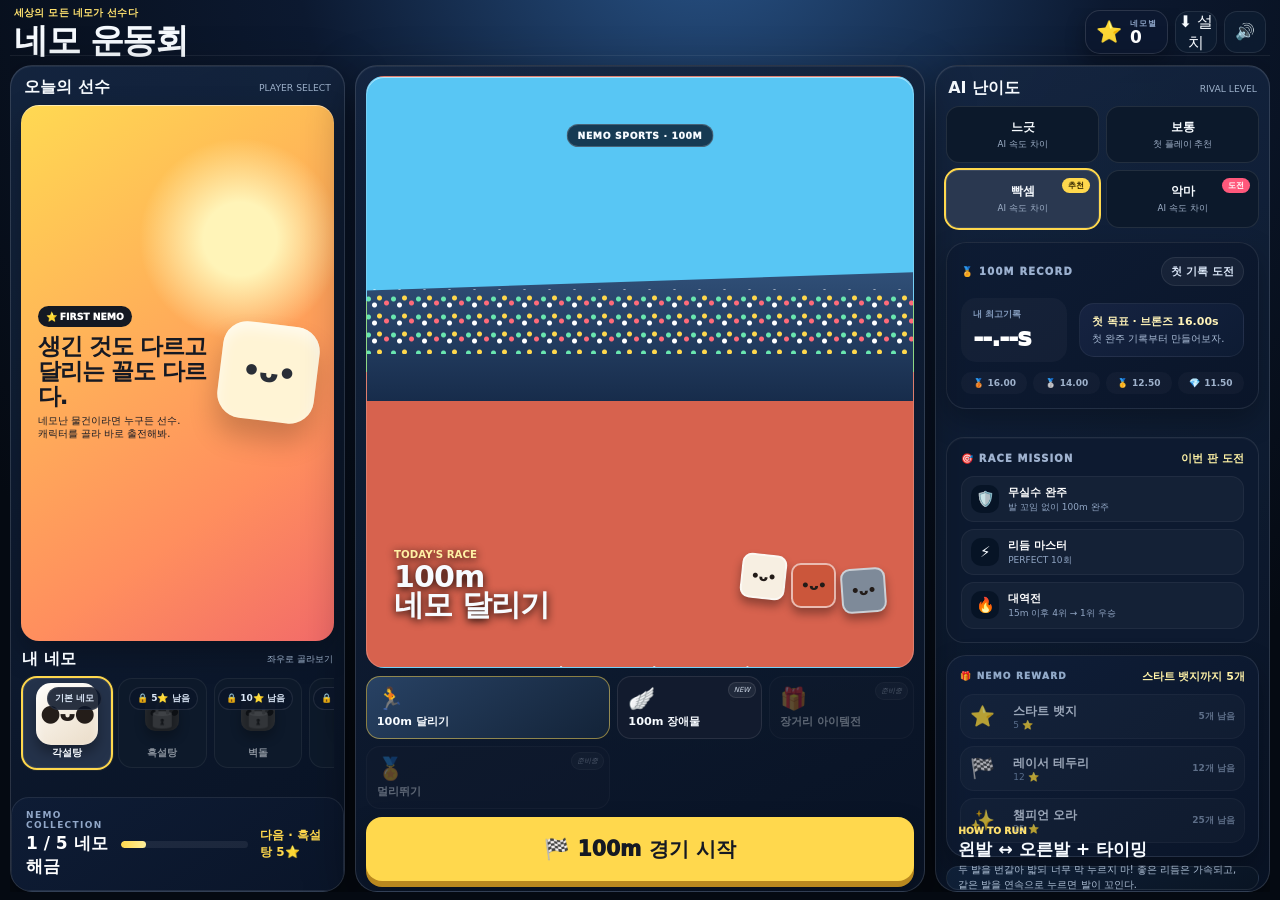
==== index.html @ 78afc2c9 "Bust 100m loader cache for sugar sprite pass" ====
<!doctype html>
<html lang="ko">
<head>
<meta charset="utf-8">
<meta name="viewport" content="width=device-width,initial-scale=1,viewport-fit=cover,user-scalable=no">
<meta name="theme-color" content="#0a1020">
<meta name="application-name" content="네모 운동회">
<meta name="mobile-web-app-capable" content="yes">
<meta name="apple-touch-fullscreen" content="yes">
<meta name="apple-mobile-web-app-capable" content="yes">
<meta name="apple-mobile-web-app-status-bar-style" content="black-translucent">
<meta name="apple-mobile-web-app-title" content="네모 운동회">
<meta name="description" content="세상의 모든 네모난 물건이 선수가 되는 캐주얼 레이싱 게임">
<title>네모 운동회</title>
<link rel="manifest" href="./manifest.webmanifest">
<link rel="icon" href="./assets/nemo-icon.svg" type="image/svg+xml">
<link rel="apple-touch-icon" href="./assets/nemo-icon.svg">
<link rel="stylesheet" href="./style.css?v=070">
<link rel="stylesheet" href="./style076.css?v=076">
<link rel="stylesheet" href="./gameplay077.css?v=077">
<link rel="stylesheet" href="./portrait-face087.css?v=087">
<link rel="stylesheet" href="./intro088.css?v=089">
<link rel="stylesheet" href="./challenge079.css?v=079">
<link rel="stylesheet" href="./final-sprint084.css?v=084">
<link rel="stylesheet" href="./race-flow089.css?v=089">
<link rel="stylesheet" href="./result086.css?v=086">
<link rel="stylesheet" href="./medal090.css?v=090">
<link rel="stylesheet" href="./mission091.css?v=091">
<link rel="stylesheet" href="./reward092.css?v=092">
<link rel="stylesheet" href="./collection093.css?v=093">
<link rel="stylesheet" href="./portrait-layout094.css?v=094">
<link rel="stylesheet" href="./home-v2.css?v=2">
</head>
<body>
<main id="app">
<section id="home">
<header class="top">
  <div><p class="eyebrow">세상의 모든 네모가 선수다</p><h1>네모 운동회</h1></div>
  <div class="homeActions">
    <button id="installApp" class="icon" hidden aria-label="네모 운동회 설치" title="홈 화면에 설치">⬇️ 설치</button>
    <button id="sound" class="icon" aria-label="소리 켜기/끄기">🔊</button>
  </div>
</header>
<div class="homeLayout">
  <section class="homePanel playerPanel">
    <div class="panelHead"><h3>오늘의 선수</h3><small>PLAYER SELECT</small></div>
    <div class="hero">
      <div><span class="badge">⭐ FIRST NEMO</span><h2>생긴 것도 다르고<br>달리는 꼴도 다르다.</h2><p>네모난 물건이라면 누구든 선수. 캐릭터를 골라 바로 출전해봐.</p></div>
      <div class="heroCube">•ᴗ•</div>
    </div>
    <div class="charStrip">
      <div class="panelHead"><h3>내 네모</h3><small>좌우로 골라보기</small></div>
      <div id="chars" class="chars"></div>
    </div>
  </section>
  <section class="homePanel racePanel">
    <div class="raceScene" aria-label="100m 네모 달리기 경기 미리보기">
      <div class="crowdDots"></div><div class="raceLogo">NEMO SPORTS · 100M</div>
      <div class="raceCopy"><small>TODAY'S RACE</small><strong>100m<br>네모 달리기</strong></div>
      <div class="raceMascots" aria-hidden="true"><i class="m1"></i><i class="m2"></i><i class="m3"></i></div>
    </div>
    <div class="eventZone events">
      <button class="event active" data-event="sprint"><span>🏃</span><b>100m 달리기</b><small>스타트, 리듬, 추월과 막판 스퍼트까지 끝까지 집중해.</small></button>
      <button class="event" data-event="obstacle"><span>🪽</span><b>100m 장애물</b><small>리듬을 유지하면서 허들·웅덩이·박스벽을 넘어라.</small><em class="coming">NEW</em></button>
      <button class="event locked" disabled><span>🎁</span><b>장거리 아이템전</b><small>추월과 역전, 아이템으로 뒤집는 대질주.</small><em class="coming">준비중</em></button>
      <button class="event locked" disabled><span>🏅</span><b>멀리뛰기</b><small>도약 타이밍을 맞추는 기록 종목.</small><em class="coming">준비중</em></button>
    </div>
    <button id="startBtn" class="startBtn" disabled>⏳ 100m 준비 중...</button>
  </section>
  <aside class="homePanel setupPanel">
    <div class="panelHead"><h3>AI 난이도</h3><small>RIVAL LEVEL</small></div>
    <div id="difficulty" class="difficulty"></div>
    <div class="gameRule">
      <span class="ruleLabel">HOW TO RUN</span><strong>왼발 ↔ 오른발 + 타이밍</strong>
      <p>두 발을 번갈아 밟되 너무 막 누르지 마! 좋은 리듬은 가속되고, 같은 발을 연속으로 누르면 발이 꼬인다.</p>
      <div class="ruleKeys"><span>👈 왼발</span><span>오른발 👉</span></div>
    </div>
    <div class="appHint">세로에서는 캐릭터 표정과 리액션을 더 가까이, 가로에서는 경기장을 더 넓고 시원하게 즐길 수 있어.</div>
  </aside>
</div>
</section>
<section id="game" hidden>
<div class="gameTop"><button id="back" class="back">←</button><div class="gameTitle"><small id="round">NEMO SPORTS · 100M</small><b>100m 네모 달리기</b></div><div id="timer" class="timer">READY</div></div>
<div class="stage"><canvas id="canvas" width="1280" height="720"></canvas><div class="hud"><div class="hudBox"><span>COMBO</span><b id="combo">0</b></div><div class="hudBox"><span>SPEED</span><b id="speed">0%</b><div class="speedBar"><i id="speedBar"></i></div></div></div><div id="msg" class="msg"></div><div class="progress"><i id="progressBar"></i><span id="progressText">0m / 100m</span></div><div id="rankBadge" class="rankBadge">4위</div></div>
<div class="controls"><div class="feet"><button id="left" class="foot">👈 왼발</button><button id="right" class="foot">오른발 👉</button></div></div><p class="hint">왼발 ↔ 오른발을 번갈아 눌러 달려!</p>
</section>
</main>
<div id="result" class="result" hidden><div class="resultCard"><div class="resultTop"><div><small>🏁 100m 경기 종료</small><h2 id="resultTitle">결과</h2></div><div id="record" class="record">0.00s</div></div><div id="podium" class="podium"></div><div id="rows" class="rows"></div><div class="actions"><button id="retry" class="retry">한 판 더</button><button id="homeBtn" class="homeBtn">선수 선택</button></div></div></div>
<script src="./app102-loader.js?v=104"></script>
<script src="./portrait-face087.js?v=087"></script>
<script src="./intro088.js?v=089"></script>
<script src="./race-flow089.js?v=089"></script>
<script src="./result086.js?v=086"></script>
<script src="./medal090.js?v=090"></script>
<script src="./mission091.js?v=091"></script>
<script src="./reward092.js?v=092"></script>
<script src="./collection093.js?v=093"></script>
<script src="./fullscreen.js?v=1"></script>
<script src="./pwa.js?v=2"></script>
<script src="./event-select.js?v=2"></script>
</body>
</html>
---- style.css ----
:root{--bg:#080d18;--panel:#121b2e;--panel2:#1c2942;--text:#f7fbff;--muted:#9fb0c8;--yellow:#ffd84d;--mint:#5ee6ad;--red:#ff5e6d;--blue:#62c9ff;--line:#ffffff18}
*{box-sizing:border-box;-webkit-tap-highlight-color:transparent}html,body{margin:0;min-height:100%;background:radial-gradient(circle at 22% -5%,#263d70 0,transparent 34%),linear-gradient(#0b1120,#060911);color:var(--text);font-family:system-ui,-apple-system,"Noto Sans KR",sans-serif;overscroll-behavior:none}button{font:inherit;color:inherit;touch-action:manipulation}button:active{transform:scale(.985)}[hidden]{display:none!important}
#app{max-width:980px;margin:auto;padding:12px 10px 30px}.top{display:flex;align-items:center;justify-content:space-between}.eyebrow{margin:0 0 4px;color:var(--yellow);font-size:11px;font-weight:900;letter-spacing:.02em}.top h1{margin:0;font-size:29px;letter-spacing:-1.4px}.icon{border:1px solid var(--line);background:#ffffff0b;border-radius:15px;padding:10px 12px}.hero{margin-top:14px;border-radius:28px;padding:20px;background:linear-gradient(135deg,#ffe35c,#ff955f);color:#151923;display:grid;grid-template-columns:1fr auto;gap:14px;align-items:center;box-shadow:0 20px 60px #0006}.badge{display:inline-flex;gap:6px;align-items:center;background:#141923;color:white;padding:6px 10px;border-radius:999px;font-size:10px;font-weight:1000}.hero h2{font-size:25px;line-height:1.06;margin:10px 0 7px;letter-spacing:-1px}.hero p{margin:0;font-size:12px;line-height:1.5}.heroCube{width:88px;height:88px;border-radius:22px;background:#fff4d5;display:grid;place-items:center;color:#2a2e37;font-size:25px;font-weight:1000;box-shadow:inset 0 7px 14px #fff9,0 18px 28px #0003;transform:rotate(7deg)}
h3{font-size:16px;margin:22px 2px 10px}.difficulty{display:grid;grid-template-columns:repeat(4,1fr);gap:8px}.difficulty button,.charCard,.event{border:1px solid var(--line);background:var(--panel);border-radius:17px}.difficulty button{padding:12px 6px}.difficulty button strong,.difficulty button small{display:block}.difficulty button strong{font-size:13px}.difficulty button small{font-size:9px;color:var(--muted);margin-top:3px}.difficulty .sel,.charCard.sel{outline:3px solid var(--yellow);background:#283348}.chars{display:grid;grid-template-columns:repeat(3,1fr);gap:8px}.charCard{padding:10px 5px;text-align:center;overflow:hidden}.charPreview{height:58px;display:flex;align-items:center;justify-content:center}.miniNemo{position:relative;display:block;border-radius:10px;box-shadow:inset 0 5px 9px #fff5,0 7px 12px #0005}.miniNemo:before{content:'•ᴗ•';position:absolute;inset:0;display:grid;place-items:center;color:#20242d;font-weight:1000}.charCard b{display:block;font-size:12px;margin-top:4px}.charCard small{display:block;font-size:9px;color:var(--muted);margin-top:2px}.events{display:grid;grid-template-columns:1.3fr 1fr 1fr;gap:9px}.event{padding:16px 13px;text-align:left;position:relative;overflow:hidden}.event.active{background:linear-gradient(145deg,#21314c,#121b2e);border-color:#ffd84d66;min-height:126px}.event.locked{opacity:.48;cursor:not-allowed}.event span{font-size:28px}.event b{display:block;margin:7px 0 4px}.event small{font-size:10px;color:var(--muted);line-height:1.4}.coming{position:absolute;right:9px;top:9px;background:#ffffff10;border:1px solid var(--line);border-radius:999px;padding:4px 7px;font-size:8px;color:#c7d1e0}
.startBtn{width:100%;margin-top:12px;border:0;border-radius:20px;padding:16px;background:var(--yellow);color:#151923;font-size:17px;font-weight:1000;box-shadow:0 9px 0 #b9881f,0 18px 34px #0005}.startBtn:active{transform:translateY(4px);box-shadow:0 5px 0 #b9881f,0 12px 26px #0005}
.gameTop{display:grid;grid-template-columns:auto 1fr auto;gap:9px;align-items:center;margin-bottom:9px}.back{width:48px;height:48px;border:1px solid var(--line);background:#ffffff0b;border-radius:15px;font-size:22px}.gameTitle small{display:block;color:var(--yellow);font-size:10px;font-weight:900}.gameTitle b{display:block;font-size:19px}.timer{background:#05070dcc;border:1px solid var(--line);border-radius:14px;padding:9px 11px;min-width:88px;text-align:center;font-size:16px;font-weight:1000}.stage{position:relative;border-radius:25px;overflow:hidden;border:1px solid var(--line);background:#101827;box-shadow:0 20px 60px #0008}.stage canvas{display:block;width:100%;height:auto;aspect-ratio:16/9;background:#78ceff}.hud{position:absolute;left:10px;right:10px;top:10px;display:flex;justify-content:space-between;pointer-events:none;z-index:3}.hudBox{background:#08101de5;border:1px solid #ffffff20;border-radius:14px;padding:7px 9px;min-width:94px;backdrop-filter:blur(6px)}.hudBox span{display:block;font-size:9px;color:#c9d4e5}.hudBox b{font-size:18px}.speedBar{width:126px;height:7px;background:#0009;border-radius:999px;margin-top:5px;overflow:hidden}.speedBar i{display:block;width:0;height:100%;background:linear-gradient(90deg,#5ee6ad,#ffd84d,#ff835d);transition:width .08s}.progress{position:absolute;left:50%;bottom:10px;transform:translateX(-50%);width:min(54%,360px);height:18px;background:#08101de8;border:1px solid #ffffff20;border-radius:999px;overflow:hidden;z-index:3;pointer-events:none}.progress i{display:block;height:100%;width:0;background:linear-gradient(90deg,#5ee6ad,#ffd84d);transition:width .08s}.progress span{position:absolute;inset:0;display:grid;place-items:center;font-size:9px;font-weight:1000;text-shadow:0 1px 2px #000}.msg{position:absolute;left:50%;top:20%;transform:translate(-50%,-50%) scale(.86);opacity:0;z-index:5;background:#07101ee8;border:1px solid #ffffff20;border-radius:999px;padding:9px 15px;font-weight:1000;white-space:nowrap;transition:.14s}.msg.show{opacity:1;transform:translate(-50%,-50%) scale(1.04)}.rankBadge{position:absolute;right:12px;bottom:38px;background:#08101de8;border:1px solid #ffffff20;border-radius:14px;padding:7px 10px;font-size:10px;font-weight:900;z-index:3}
.controls{padding-top:11px}.feet{display:grid;grid-template-columns:1fr 1fr;gap:9px}.foot{border:0;border-radius:22px;min-height:110px;background:var(--panel2);font-size:22px;font-weight:1000;box-shadow:inset 0 -9px 0 #0004}.foot.next{background:var(--yellow);color:#151923;box-shadow:inset 0 -9px 0 #c39627}.foot.locked{opacity:.45}.hint{text-align:center;color:var(--muted);font-size:11px;margin:9px 0 0;min-height:18px}.result{position:fixed;inset:0;background:#05070ddd;z-index:40;display:grid;place-items:end center;padding:13px}.resultCard{width:min(590px,100%);background:linear-gradient(#182238,#10182a);border:1px solid #ffffff20;border-radius:28px;padding:20px;box-shadow:0 25px 90px #000}.resultTop{display:flex;justify-content:space-between;align-items:flex-start;gap:10px}.resultCard small{color:var(--yellow);font-weight:900}.resultCard h2{font-size:28px;margin:4px 0}.record{font-size:42px;font-weight:1000;color:var(--yellow);letter-spacing:-1.5px}.podium{height:160px;display:flex;align-items:flex-end;justify-content:center;gap:8px;margin:8px 0 14px}.pod{width:28%;max-width:130px;text-align:center}.pod .avatar{margin:0 auto 6px;width:50px;height:50px;border-radius:11px;display:grid;place-items:center;color:#20242d;font-weight:1000;box-shadow:inset 0 5px 9px #fff5,0 6px 10px #0004}.pod .block{border-radius:12px 12px 0 0;background:#25344f;display:flex;align-items:flex-start;justify-content:center;padding-top:8px;font-weight:1000}.pod.p1 .block{height:92px;background:linear-gradient(#ffd84d,#c79624);color:#1b2029}.pod.p2 .block{height:70px}.pod.p3 .block{height:54px}.rows{display:grid;gap:6px}.row{display:flex;justify-content:space-between;background:#0a1221;border-radius:12px;padding:10px}.row.me{outline:2px solid var(--yellow)}.actions{display:grid;grid-template-columns:1fr 1fr;gap:8px;margin-top:11px}.actions button{border:0;border-radius:16px;padding:14px;font-weight:1000}.retry{background:var(--yellow);color:#151923}.homeBtn{background:#27334d}
@media(max-width:640px){#app{padding:10px 9px 26px}.hero{padding:17px}.hero h2{font-size:21px}.heroCube{width:68px;height:68px}.difficulty{grid-template-columns:repeat(2,1fr)}.events{grid-template-columns:1fr}.event{min-height:auto}.event.active{min-height:105px}.stage canvas{aspect-ratio:10/7}.hudBox{min-width:88px}.speedBar{width:106px}.foot{min-height:104px}.resultCard{padding:18px}.record{font-size:37px}}
---- style076.css ----
/* 0.7.6 — true landscape 16:9 gameplay shell */
html,body{background:#06101f}
body.race076{position:fixed;inset:0;width:100%;height:100dvh;min-height:0;margin:0;background:#06101f;overflow:hidden;overscroll-behavior:none}
body.race076 #app{width:100%;max-width:none;height:100%;margin:0;padding:0;background:#06101f;overflow:hidden}
body.race076 #game{position:fixed;inset:0;display:grid;place-items:center;width:100%;height:100dvh;padding:max(4px,env(safe-area-inset-top)) max(6px,env(safe-area-inset-right)) max(4px,env(safe-area-inset-bottom)) max(6px,env(safe-area-inset-left));background:#06101f;overflow:hidden}

/* The game stage itself is always 16:9. On squarer devices the unused area becomes navy letterbox, never crop/stretch. */
body.race076 .stage{position:relative;width:min(100%,calc(100dvh * 16 / 9));height:auto;aspect-ratio:16/9;margin:auto;border-radius:20px;border:1px solid #ffffff24;box-shadow:0 14px 44px #000a;overflow:hidden;background:#071426}
body.race076 .stage canvas{position:absolute;inset:0;display:block;width:100%;height:100%;max-width:none;max-height:none;object-fit:contain;aspect-ratio:16/9;background:#5acbff}

/* Header is an overlay, so it no longer steals vertical game space. */
body.race076 .gameTop{position:absolute;z-index:30;left:max(14px,env(safe-area-inset-left));right:max(14px,env(safe-area-inset-right));top:max(12px,env(safe-area-inset-top));display:grid;grid-template-columns:48px minmax(0,1fr) 96px;align-items:center;gap:9px;height:48px;margin:0;padding:0;pointer-events:none}
body.race076 .gameTop>*{pointer-events:auto}
body.race076 .back{width:46px;height:46px;border-radius:15px;font-size:21px;background:#07162bd9;border:1px solid #ffffff25;backdrop-filter:blur(7px)}
body.race076 .gameTitle{min-width:0;background:#07162bc4;border:1px solid #ffffff18;border-radius:14px;padding:6px 10px;width:max-content;max-width:min(440px,65vw);backdrop-filter:blur(7px)}
body.race076 .gameTitle small{display:block;font-size:8px;line-height:1.1;color:#ffd84d}
body.race076 .gameTitle b{display:block;font-size:16px;line-height:1.08;white-space:nowrap;overflow:hidden;text-overflow:ellipsis}
body.race076 .timer{height:44px;display:grid;place-items:center;padding:0 10px;min-width:90px;border-radius:14px;font-size:17px;background:#07162bd9;border:1px solid #ffffff25;backdrop-filter:blur(7px)}

/* Smaller HUD: read at a glance without blocking racers. */
body.race076 .hud{left:18px;right:18px;top:74px;gap:8px;z-index:12}
body.race076 .hudBox{padding:5px 8px;min-width:92px;border-radius:12px;background:#06101edc;border:1px solid #ffffff25;box-shadow:0 4px 13px #0004;backdrop-filter:blur(5px)}
body.race076 .hudBox span{font-size:7px;font-weight:900}
body.race076 .hudBox b{font-size:15px}
body.race076 .speedBar{width:88px;height:5px;margin-top:2px}
body.race076 .msg{top:19%;padding:7px 12px;font-size:12px;background:#071426e8;z-index:18}
body.race076 .rankBadge{right:18px;bottom:106px;padding:7px 10px;border-radius:12px;font-size:11px;background:#071426e8;color:#ffd84d;z-index:16}
body.race076 .progress{left:50%;bottom:18px;width:min(38%,390px);height:16px;background:#071426e9;border-color:#ffffff40;z-index:16}
body.race076 .progress span{font-size:8px}

/* Controls are deliberately compact and sit at the extreme corners. */
body.race076 .controls{position:absolute;z-index:20;left:max(16px,env(safe-area-inset-left));right:max(16px,env(safe-area-inset-right));bottom:max(16px,env(safe-area-inset-bottom));padding:0;pointer-events:none}
body.race076 .feet{display:flex;align-items:flex-end;justify-content:space-between;gap:0}
body.race076 .foot{pointer-events:auto;width:clamp(118px,14vw,180px);height:clamp(68px,11vh,92px);min-height:0;border-radius:22px;font-size:clamp(16px,1.6vw,22px);font-weight:1000;background:linear-gradient(180deg,#1b3152,#13243d);box-shadow:inset 0 -6px 0 #0005,0 5px 16px #0006;border:1px solid #ffffff20}
body.race076 #left.next{background:linear-gradient(180deg,#46a9ff,#2672d6);color:#fff;box-shadow:0 0 0 3px #74c5ff55,inset 0 -6px 0 #1451a3,0 6px 16px #1777d666}
body.race076 #right.next{background:linear-gradient(180deg,#ff6e91,#e53764);color:#fff;box-shadow:0 0 0 3px #ff96ad55,inset 0 -6px 0 #ac2146,0 6px 16px #e5376466}
body.race076 .foot.locked,body.race076 .foot:disabled{opacity:.45}
body.race076 .hint{display:none}
body.race076 .resultCard{border-radius:24px}

.sugarHome{width:62px;height:62px;border-radius:15px;display:grid;place-items:center;color:#241d19;font-size:16px;font-weight:1000;background:radial-gradient(circle at 24% 22%,#fff 0 2px,transparent 3px),radial-gradient(circle at 67% 55%,#fff 0 1px,transparent 2px),linear-gradient(145deg,#fffdf8,#eadcc8);box-shadow:inset 0 5px 10px #fff9,0 8px 13px #0005}
.miniNemo{width:54px!important;height:54px!important}
.podium:empty{display:none}.podium:empty+.rows{margin-top:8px}

@media (orientation:portrait){
 body.race076 #game{place-items:center;padding:8px}
 body.race076 .stage{width:100%;height:auto;aspect-ratio:16/9}
 body.race076 .gameTop{left:10px;right:10px;top:10px;grid-template-columns:40px 1fr 70px;height:40px}
 body.race076 .back{width:38px;height:38px;border-radius:12px;font-size:18px}
 body.race076 .gameTitle{padding:5px 7px;max-width:58vw}
 body.race076 .gameTitle small{font-size:6px}
 body.race076 .gameTitle b{font-size:12px}
 body.race076 .timer{height:36px;min-width:66px;font-size:12px}
 body.race076 .hud{left:8px;right:8px;top:56px}
 body.race076 .hudBox{min-width:68px;padding:4px 6px}
 body.race076 .hudBox span{font-size:6px}
 body.race076 .hudBox b{font-size:11px}
 body.race076 .speedBar{width:60px;height:4px}
 body.race076 .controls{left:8px;right:8px;bottom:8px}
 body.race076 .foot{width:26%;height:54px;border-radius:16px;font-size:14px}
 body.race076 .progress{bottom:9px;width:40%;height:13px}
 body.race076 .rankBadge{right:8px;bottom:70px;font-size:8px;padding:5px 7px}
}
---- gameplay077.css ----
/* 0.7.7 — rhythm sprint + reaction layer */
.timingJudge{position:absolute;z-index:19;left:50%;top:30%;transform:translate(-50%,-50%) scale(.86);opacity:0;pointer-events:none;padding:8px 14px;border-radius:999px;background:#071426e8;border:1px solid #ffffff28;color:#fff;font-weight:1000;font-size:13px;letter-spacing:.02em;transition:.14s ease}
.timingJudge.show{opacity:1;transform:translate(-50%,-50%) scale(1)}
.timingJudge.perfect{color:#fff29a;box-shadow:0 0 0 2px #ffd84d44,0 8px 24px #0007}
.timingJudge.good{color:#b8ffd7}.timingJudge.late{color:#ffe0a4}.timingJudge.miss{color:#ff9fa9}
.portraitTip,.portraitReaction{display:none}

@media (orientation:portrait){
  body.race076 .stage{width:96%;max-width:96%;}
  body.race076 .controls{bottom:18px}
  body.race076 .foot{width:25%;height:58px}
  body.race076 .portraitTip{display:block;position:absolute;z-index:24;left:50%;top:18%;transform:translateX(-50%);width:min(88%,560px);padding:9px 13px;border-radius:999px;background:#0d1c34d9;border:1px solid #ffffff1f;color:#c9d6ea;text-align:center;font-size:12px;line-height:1.25;backdrop-filter:blur(7px);box-shadow:0 8px 22px #0004}
  body.race076 .portraitTip b{color:#fff2a7}
  body.race076 .portraitReaction{display:flex;position:absolute;z-index:23;left:50%;top:72%;transform:translate(-50%,-50%);align-items:center;gap:12px;width:min(76%,430px);padding:12px 16px;border-radius:22px;background:#0a1830e5;border:1px solid #ffffff20;box-shadow:0 10px 30px #0006;backdrop-filter:blur(8px);transition:.18s ease}
  body.race076 .portraitReaction.active{transform:translate(-50%,-50%) scale(1.05);box-shadow:0 0 0 3px #ffd84d2f,0 14px 34px #0008}
  body.race076 .portraitReaction>span{width:54px;height:54px;display:grid;place-items:center;border-radius:18px;background:linear-gradient(145deg,#fff8dd,#f0dcc6);font-size:28px;box-shadow:inset 0 2px 0 #fff,0 5px 14px #0005}
  body.race076 .portraitReaction small{display:block;color:#8ca5c7;font-size:8px;font-weight:900;letter-spacing:.14em;margin-bottom:3px}
  body.race076 .portraitReaction b{display:block;color:#fff;font-size:16px}
  body.race076 .timingJudge{top:43%;font-size:11px;padding:7px 11px}
}
---- portrait-face087.css ----
/* 0.8.7 — selected character face in portrait reaction card */
@media (orientation:portrait){
  body.race076 .portraitReaction>span#portraitFace{
    box-sizing:border-box;
    width:58px;height:58px;
    border-radius:18px;
    background:var(--nemo-face-bg,#f7efe2);
    color:var(--nemo-face-fg,#44362c);
    border:2px solid rgba(255,255,255,.55);
    font-size:21px;
    font-weight:1000;
    letter-spacing:-.05em;
    white-space:nowrap;
    text-shadow:0 1px 0 rgba(255,255,255,.28);
    box-shadow:inset 0 2px 0 rgba(255,255,255,.55),0 5px 14px #0005;
    transition:background .16s ease,color .16s ease,transform .16s ease;
  }
  body.race076 .portraitReaction.active>span#portraitFace{transform:scale(1.08)}
}
---- intro088.css ----
.raceIntro088{position:fixed;inset:0;z-index:120;display:none;place-items:center;pointer-events:none;--intro-accent:#ffd84d}.raceIntro088.show{display:grid;pointer-events:auto}.raceIntroBackdrop088{position:absolute;inset:0;background:radial-gradient(circle at 50% 42%,#1d3158 0,#0a1326 46%,#050a14 100%);opacity:.96}.raceIntroBackdrop088:before{content:'';position:absolute;inset:0;background:repeating-linear-gradient(112deg,transparent 0 22px,#ffffff08 23px 25px);transform:translateX(-8%);animation:introBg088 .9s linear infinite}.raceIntroCard088{position:relative;width:min(88vw,780px);padding:22px 24px 18px;border-radius:30px;background:linear-gradient(145deg,#10203bed,#09152bea);border:1px solid #ffffff22;box-shadow:0 28px 80px #000a,0 0 0 1px #ffffff09 inset;overflow:hidden;transform:translateY(26px) scale(.94);opacity:0;transition:.26s cubic-bezier(.2,.8,.2,1)}.raceIntro088.show .raceIntroCard088{transform:translateY(0) scale(1);opacity:1}.raceIntro088.leave .raceIntroCard088{transform:translateY(-18px) scale(.97);opacity:0}.raceIntroTop088{display:flex;justify-content:space-between;align-items:center;color:#9fb4d2;font-size:11px;font-weight:900;letter-spacing:.14em;margin-bottom:18px}.raceIntroTop088 b{color:var(--intro-accent);font-size:12px}.raceIntroBody088{display:flex;align-items:center;gap:26px}.raceIntroStage088{position:relative;flex:0 0 230px;height:242px;display:grid;place-items:center}.raceIntroChar088{--intro-bg:#f7efe2;--intro-fg:#44362c;--intro-accent:#ffd84d;position:relative;width:210px;height:210px;border-radius:40px;background:linear-gradient(145deg,color-mix(in srgb,var(--intro-bg) 92%,white),var(--intro-bg));color:var(--intro-fg);display:grid;place-items:center;box-shadow:0 18px 35px #0007,0 0 0 6px color-mix(in srgb,var(--intro-accent) 28%,transparent),inset 0 3px 0 #ffffffa6;transform:translateX(-30px) rotate(-5deg);opacity:0;transition:opacity .34s cubic-bezier(.2,.9,.2,1),transform .34s cubic-bezier(.2,.9,.2,1)}.raceIntro088.ready .raceIntroChar088{transform:translateX(0) rotate(0);opacity:1}.raceIntroChar088:after{content:'';position:absolute;left:18px;right:18px;bottom:-14px;height:20px;border-radius:50%;background:#0007;filter:blur(8px);z-index:-1}.raceIntroChar088 span{position:relative;z-index:3;font:1000 42px/1 system-ui,sans-serif;letter-spacing:-.08em}.raceIntroFx088{position:absolute;left:50%;bottom:0;transform:translate(-50%,8px) scale(.8);opacity:0;color:var(--intro-accent);font-style:normal;font-size:22px;font-weight:1000;white-space:nowrap;text-shadow:0 3px 12px #000}.raceIntro088.action .raceIntroFx088{animation:introFx088 .78s ease-out both}.raceIntroCopy088{min-width:0;transform:translateX(24px);opacity:0;transition:.36s .12s cubic-bezier(.2,.9,.2,1)}.raceIntro088.ready .raceIntroCopy088{transform:translateX(0);opacity:1}.raceIntroCopy088 small{display:block;color:#8ea5c7;font-size:10px;font-weight:900;letter-spacing:.16em;margin-bottom:6px}.raceIntroCopy088 h2{margin:0;color:#fff;font-size:clamp(34px,5vw,58px);line-height:1;font-weight:1000;letter-spacing:-.05em}.raceIntroCopy088 p{margin:12px 0 14px;color:#cbd8ea;font-size:15px;font-weight:700}.raceIntroEntry088{display:inline-flex;align-items:center;padding:9px 13px;border-radius:999px;background:color-mix(in srgb,var(--intro-accent) 18%,#0a1428);border:1px solid color-mix(in srgb,var(--intro-accent) 45%,transparent);color:#fff4b7;font-size:13px;opacity:.38;transform:scale(.94);transition:.24s ease}.raceIntro088.launch .raceIntroEntry088{opacity:1;transform:scale(1.06);box-shadow:0 0 0 4px color-mix(in srgb,var(--intro-accent) 16%,transparent)}.raceIntroSkip088{margin-top:12px;text-align:center;color:#7890b1;font-size:10px;font-weight:800;letter-spacing:.03em;opacity:0;transition:.3s .4s ease}.raceIntro088.ready .raceIntroSkip088{opacity:.82}.raceIntroSweep088{position:absolute;top:-30%;left:-35%;width:22%;height:160%;background:linear-gradient(90deg,transparent,#ffffff30,transparent);transform:rotate(16deg);animation:introSweep088 1.65s .12s ease-out 1}

.raceIntro088.action .motion-sugar{animation:introSugar088 .78s cubic-bezier(.2,.7,.2,1) both}.raceIntro088.action .motion-brown{animation:introBrown088 .78s ease-in-out both}.raceIntro088.action .motion-brick{animation:introBrick088 .78s cubic-bezier(.2,.7,.2,1) both}.raceIntro088.action .motion-safe{animation:introSafe088 .78s ease-in-out both}.raceIntro088.action .motion-apt{animation:introApt088 .82s ease-in-out both}
.motion-safe:before{content:'';position:absolute;inset:28px;border:4px solid #ffffff55;border-radius:24px;box-shadow:inset 0 0 0 5px #00000012;transform-origin:right center}.raceIntro088.action .motion-safe:before{animation:introSafeDoor088 .78s ease-in-out both}.motion-apt:before{content:'';position:absolute;inset:27px;background:repeating-linear-gradient(90deg,#ffffff42 0 13px,transparent 13px 31px),repeating-linear-gradient(0deg,#ffffff25 0 12px,transparent 12px 29px);border-radius:22px;opacity:.65}

@keyframes introSugar088{0%{transform:translateY(0) scale(1)}20%{transform:translateY(-28px) scale(.97,1.05)}42%{transform:translateY(0) scale(1.07,.93)}60%{transform:translateY(-18px) scale(.98,1.03)}82%{transform:translateY(0) scale(1.04,.96)}100%{transform:translateY(0) scale(1)}}
@keyframes introBrown088{0%{transform:translateY(0) scale(1)}30%{transform:translateY(8px) scale(1.08,.82)}55%{transform:translateY(-14px) scale(.96,1.07)}75%{transform:translateY(0) scale(1.03,.97)}100%{transform:translateY(0) scale(1)}}
@keyframes introBrick088{0%{transform:translateY(0) rotate(0)}18%{transform:translateY(-9px) rotate(-1deg)}32%{transform:translateY(8px) rotate(1deg)}46%{transform:translateY(0) rotate(0)}62%{transform:translateY(-7px) rotate(1deg)}76%{transform:translateY(7px) rotate(-1deg)}100%{transform:translateY(0) rotate(0)}}
@keyframes introSafe088{0%,100%{transform:translateX(0) rotate(0)}16%{transform:translateX(-7px) rotate(-2deg)}32%{transform:translateX(7px) rotate(2deg)}48%{transform:translateX(-5px) rotate(-1.3deg)}64%{transform:translateX(5px) rotate(1.3deg)}80%{transform:translateX(-2px) rotate(-.5deg)}}
@keyframes introSafeDoor088{0%,28%,100%{transform:perspective(260px) rotateY(0)}55%{transform:perspective(260px) rotateY(-18deg)}}
@keyframes introApt088{0%,100%{transform:translateX(0) rotate(0)}20%{transform:translateX(-8px) rotate(-5deg)}42%{transform:translateX(8px) rotate(5deg)}64%{transform:translateX(-6px) rotate(-3.5deg)}84%{transform:translateX(5px) rotate(2.5deg)}}
@keyframes introFx088{0%{opacity:0;transform:translate(-50%,8px) scale(.7)}25%{opacity:1;transform:translate(-50%,-2px) scale(1.12)}72%{opacity:1;transform:translate(-50%,-5px) scale(1)}100%{opacity:0;transform:translate(-50%,-18px) scale(.9)}}
@keyframes introSweep088{to{left:125%}}@keyframes introBg088{to{transform:translateX(8%)}}
@media (orientation:portrait){.raceIntroCard088{width:min(86vw,430px);padding:18px 18px 16px;border-radius:28px}.raceIntroBody088{flex-direction:column;gap:8px;text-align:center}.raceIntroStage088{flex-basis:auto;width:100%;height:210px}.raceIntroChar088{width:172px;height:172px;border-radius:36px}.raceIntroChar088 span{font-size:37px}.raceIntroFx088{font-size:19px;bottom:2px}.raceIntroCopy088 h2{font-size:44px}.raceIntroCopy088 p{font-size:14px;margin:8px 0 11px}.raceIntroTop088{margin-bottom:8px}.raceIntroEntry088{justify-content:center}.raceIntroSkip088{margin-top:9px}}
---- challenge079.css ----
/* 0.7.9 — stronger AI challenge flow */
#difficulty button{position:relative}
#difficulty button[data-d="hard"]::after{content:'추천';position:absolute;right:8px;top:7px;padding:2px 6px;border-radius:999px;background:#ffd84d;color:#342600;font-size:8px;font-weight:1000;letter-spacing:.02em}
#difficulty button[data-d="hell"]::after{content:'도전';position:absolute;right:8px;top:7px;padding:2px 6px;border-radius:999px;background:#ff587b;color:#fff;font-size:8px;font-weight:1000}
.challengeNote{display:flex;align-items:center;justify-content:space-between;gap:14px;margin:12px 0 2px;padding:11px 13px;border-radius:15px;background:#0b1830;border:1px solid #ffffff18;color:#fff}
.challengeNote b{font-size:13px;color:#ffd84d;white-space:nowrap}
.challengeNote span{font-size:11px;line-height:1.35;color:#b8c6dc;text-align:right}
.harderBtn{border:0;border-radius:15px;padding:12px 16px;font-weight:1000;background:linear-gradient(180deg,#ff745f,#e84343);color:#fff;box-shadow:inset 0 -4px 0 #a82d2d,0 5px 14px #0005}
.harderBtn:active{transform:translateY(2px);box-shadow:inset 0 -2px 0 #a82d2d,0 2px 8px #0004}
@media(max-width:700px){.challengeNote{align-items:flex-start;flex-direction:column;gap:4px}.challengeNote span{text-align:left}.result .actions{flex-wrap:wrap}.harderBtn{width:100%}}
---- final-sprint084.css ----
.finalSprintBanner{position:absolute;left:50%;top:13%;transform:translate(-50%,-10px) scale(.96);z-index:13;display:flex;align-items:center;gap:10px;padding:9px 15px;border:1px solid rgba(255,226,91,.62);border-radius:999px;background:rgba(7,18,34,.88);box-shadow:0 10px 32px rgba(0,0,0,.28),0 0 24px rgba(255,205,56,.14);color:#fff;opacity:0;pointer-events:none;transition:opacity .18s ease,transform .18s ease;white-space:nowrap}.finalSprintBanner.show{opacity:1;transform:translate(-50%,0) scale(1)}.finalSprintBanner strong{font:950 clamp(13px,1.6vw,20px)/1 system-ui;letter-spacing:.05em;color:#ffe65b}.finalSprintBanner span{font:850 clamp(10px,1.15vw,14px)/1 system-ui;color:#fff}.finalSprintBanner em{font-style:normal;font:950 clamp(11px,1.25vw,15px)/1 system-ui;color:#ff9c5b}.raceCallout{position:absolute;left:50%;top:27%;z-index:14;transform:translate(-50%,-8px) scale(.92);padding:8px 13px;border-radius:12px;background:rgba(5,16,31,.91);border:1px solid rgba(255,255,255,.22);box-shadow:0 8px 24px rgba(0,0,0,.24);color:#fff;font:950 clamp(13px,1.6vw,20px)/1 system-ui;opacity:0;pointer-events:none;transition:opacity .13s ease,transform .13s ease}.raceCallout.show{opacity:1;transform:translate(-50%,0) scale(1)}#game.finalSprintMode .progress{box-shadow:0 0 0 1px rgba(255,218,72,.45),0 0 20px rgba(255,208,49,.25)}#game.finalSprintMode .progress>i{filter:saturate(1.35) brightness(1.18)}#game.finalSprintMode .rankBadge{box-shadow:0 0 0 2px rgba(255,223,77,.35),0 0 22px rgba(255,194,46,.24)}#game.finalSprintMode .foot.next{animation:finalFootPulse .45s ease-in-out infinite alternate}@keyframes finalFootPulse{from{transform:translateY(0) scale(1)}to{transform:translateY(-2px) scale(1.035)}}.stage.finalPerfect::after,.stage.finalDanger::after{content:"";position:absolute;inset:0;z-index:10;pointer-events:none}.stage.finalPerfect::after{background:radial-gradient(circle at 50% 55%,rgba(255,238,115,.22),rgba(255,238,115,0) 52%);animation:finalFlash .22s ease-out}.stage.finalDanger::after{background:radial-gradient(circle at 50% 55%,rgba(255,82,82,.16),rgba(255,82,82,0) 55%);animation:finalFlash .22s ease-out}@keyframes finalFlash{from{opacity:1}to{opacity:0}}@media (orientation:portrait){.finalSprintBanner{top:10%;padding:6px 10px;gap:6px}.raceCallout{top:22%;padding:6px 9px}.finalSprintBanner strong{font-size:11px}.finalSprintBanner span,.finalSprintBanner em{font-size:9px}}
---- race-flow089.css ----
.raceFlow089{position:absolute;inset:0;z-index:22;pointer-events:none}.raceRank089,.raceSplit089{position:absolute;left:50%;opacity:0;transform:translate(-50%,-50%) scale(.86);transition:.16s ease;white-space:nowrap}.raceRank089{top:24%;padding:10px 18px;border-radius:999px;background:#071426e8;border:1px solid #ffffff24;color:#fff;font-weight:1000;font-size:18px;letter-spacing:.01em;box-shadow:0 12px 32px #0007}.raceRank089.show{opacity:1;transform:translate(-50%,-50%) scale(1.06)}.raceRank089.up{color:#fff2a7;box-shadow:0 0 0 3px #ffd84d35,0 14px 34px #0008}.raceRank089.down{color:#ffb0b8;box-shadow:0 0 0 3px #ff6c7635,0 14px 34px #0008}.raceSplit089{top:14%;padding:7px 12px;border-radius:999px;background:#0d1c34de;border:1px solid #ffffff1f;color:#dce8f8;font-weight:900;font-size:12px;letter-spacing:.03em;box-shadow:0 8px 22px #0005}.raceSplit089.show{opacity:1;transform:translate(-50%,-50%) scale(1)}
@media (orientation:portrait){body.race076 .raceRank089{top:35%;font-size:14px;padding:8px 13px}body.race076 .raceSplit089{top:27%;font-size:10px;padding:6px 10px}}
---- result086.css ----
#result.result{background:radial-gradient(circle at 50% 18%,rgba(50,183,255,.20),transparent 38%),rgba(5,11,24,.92);backdrop-filter:blur(10px);padding:clamp(10px,2vw,24px);align-items:center;justify-content:center}
#result .resultCard{position:relative;width:min(940px,96vw);max-height:94dvh;overflow:auto;border:1px solid rgba(255,255,255,.16);border-radius:28px;background:linear-gradient(180deg,rgba(20,35,62,.98),rgba(8,16,32,.98));box-shadow:0 30px 80px rgba(0,0,0,.52),inset 0 1px rgba(255,255,255,.08);padding:clamp(18px,2.4vw,30px);animation:resultPop .34s cubic-bezier(.2,.9,.3,1.16)}
#result .resultCard:before{content:'NEMO SPORTS · 100M';position:absolute;top:13px;left:50%;transform:translateX(-50%);font:900 10px/1 system-ui;letter-spacing:.22em;color:rgba(255,255,255,.36);white-space:nowrap}
#result .resultTop{margin-top:8px;display:flex;align-items:flex-end;justify-content:space-between;gap:18px;padding-bottom:13px;border-bottom:1px solid rgba(255,255,255,.10)}
#result .resultTop small{color:#92a7c8;font-weight:800;letter-spacing:.04em}
#result #resultTitle{margin:4px 0 0;font-size:clamp(25px,4vw,42px);line-height:1.05;color:#fff}
#result #record{font-size:clamp(28px,4.4vw,48px);font-weight:1000;color:#ffd84d;text-shadow:0 0 24px rgba(255,216,77,.22);white-space:nowrap}
.resultHero086{display:grid;grid-template-columns:minmax(0,1.35fr) minmax(230px,.65fr);gap:14px;margin:15px 0}
.resultReaction086,.resultStats086{border:1px solid rgba(255,255,255,.10);border-radius:20px;background:rgba(255,255,255,.055)}
.resultReaction086{display:flex;align-items:center;gap:16px;padding:14px 18px;min-height:92px}
.resultReaction086 .bigFace{font-size:clamp(38px,6vw,62px);filter:drop-shadow(0 6px 12px rgba(0,0,0,.28))}
.resultReaction086 small,.resultStats086 small{display:block;color:#8fa4c6;font-weight:900;font-size:10px;letter-spacing:.13em}
.resultReaction086 b{display:block;margin-top:5px;color:#fff;font-size:clamp(16px,2.2vw,22px)}
.resultStats086{display:grid;grid-template-columns:1fr 1fr;align-items:center;padding:12px 14px;text-align:center;gap:8px}
.resultStat086 strong{display:block;margin-top:4px;color:#fff;font-size:clamp(17px,2.4vw,24px)}
.resultStat086.best strong{color:#76e8b3}
.newBest086{grid-column:1/-1;justify-self:center;border-radius:999px;padding:5px 11px;background:#ffd84d;color:#152034;font-weight:1000;font-size:11px;letter-spacing:.05em;animation:newBestPulse .8s ease-in-out infinite alternate}
#result #podium{display:flex;align-items:flex-end;justify-content:center;gap:clamp(8px,1.5vw,16px);min-height:210px;margin:4px 0 12px;padding:12px 4px 0}
.podiumSlot086{position:relative;width:min(27%,210px);min-width:105px;text-align:center;animation:podiumRise .45s both cubic-bezier(.2,.8,.2,1)}
.podiumSlot086.place1{order:2;animation-delay:.08s}.podiumSlot086.place2{order:1;animation-delay:.15s}.podiumSlot086.place3{order:3;animation-delay:.22s}
.podiumChar086{position:relative;margin:0 auto -8px;width:clamp(62px,9vw,92px);height:clamp(62px,9vw,92px);display:grid;place-items:center;border-radius:24%;border:3px solid rgba(255,255,255,.75);box-shadow:0 12px 25px rgba(0,0,0,.28);font:1000 clamp(20px,3vw,30px)/1 system-ui;color:#172033;transform:rotate(-2deg)}
.place2 .podiumChar086{transform:rotate(2deg) scale(.91)}.place3 .podiumChar086{transform:rotate(-3deg) scale(.86)}
.podiumCrown086{position:absolute;top:-25px;left:50%;transform:translateX(-50%);font-size:28px;filter:drop-shadow(0 5px 6px rgba(0,0,0,.28))}
.podiumBlock086{border-radius:15px 15px 8px 8px;padding:12px 6px 10px;background:linear-gradient(180deg,#ffd84d,#d59d24);color:#172033;box-shadow:inset 0 1px rgba(255,255,255,.45),0 12px 24px rgba(0,0,0,.22)}
.place1 .podiumBlock086{min-height:88px}.place2 .podiumBlock086{min-height:68px;background:linear-gradient(180deg,#dce7f1,#92a7ba)}.place3 .podiumBlock086{min-height:54px;background:linear-gradient(180deg,#e0a572,#ad6a42)}
.podiumBlock086 em{display:block;font-style:normal;font-weight:1000;font-size:clamp(20px,3vw,29px)}
.podiumBlock086 b{display:block;font-size:clamp(12px,1.7vw,15px);overflow:hidden;text-overflow:ellipsis;white-space:nowrap}.podiumBlock086 small{display:block;margin-top:3px;font-weight:900;opacity:.82}
.podiumSlot086.me .podiumChar086{outline:4px solid rgba(255,216,77,.25);outline-offset:4px}.podiumSlot086.me .podiumBlock086:after{content:'나';display:inline-block;margin-top:5px;padding:2px 7px;border-radius:999px;background:rgba(15,27,47,.86);color:#fff;font-size:10px;font-weight:1000}
#result #rows{display:grid;gap:6px;margin-top:8px}
#result #rows .row{border-radius:13px;background:rgba(255,255,255,.055);border:1px solid rgba(255,255,255,.07);padding:9px 12px;color:#dce7f6;font-size:13px}
#result #rows .row.me{border-color:rgba(255,216,77,.5);background:rgba(255,216,77,.08)}
#result #challengeNote{margin:10px 0 0}
#result .actions{display:grid;grid-template-columns:1.15fr 1fr 1fr;gap:9px;margin-top:12px}
#result .actions button{min-height:48px;border-radius:14px;font-weight:1000;font-size:14px}
#result #retry{background:linear-gradient(180deg,#ffd84d,#f1b52d);color:#142038;box-shadow:0 8px 20px rgba(255,190,45,.18)}
#result #harderBtn{background:linear-gradient(180deg,#ff7167,#d94248);color:#fff}
#result #homeBtn{background:#263853;color:#fff;border:1px solid rgba(255,255,255,.12)}
@keyframes resultPop{from{opacity:0;transform:translateY(14px) scale(.97)}to{opacity:1;transform:none}}
@keyframes podiumRise{from{opacity:0;transform:translateY(34px)}to{opacity:1;transform:none}}
@keyframes newBestPulse{to{transform:scale(1.04);box-shadow:0 0 20px rgba(255,216,77,.28)}}
@media(max-width:620px){#result.result{padding:7px}#result .resultCard{border-radius:20px;padding:16px 12px}.resultHero086{grid-template-columns:1fr}.resultReaction086{min-height:70px;padding:9px 12px}.resultStats086{padding:8px 10px}#result #podium{min-height:175px;gap:5px}.podiumSlot086{min-width:88px;width:30%}.podiumChar086{width:58px;height:58px;border-radius:16px}.podiumBlock086{padding:8px 4px}.place1 .podiumBlock086{min-height:74px}.place2 .podiumBlock086{min-height:58px}.place3 .podiumBlock086{min-height:48px}#result #rows{display:none}#result .actions{grid-template-columns:1fr 1fr}#result #harderBtn{grid-column:1/-1;grid-row:1}#result #retry,#result #homeBtn{grid-row:2}}
@media(orientation:landscape) and (max-height:520px){#result .resultCard{max-height:97dvh;padding:14px 18px}.resultHero086{margin:8px 0;grid-template-columns:1.35fr .65fr}.resultReaction086{min-height:60px;padding:7px 12px}.resultReaction086 .bigFace{font-size:36px}#result #podium{min-height:125px;margin:0;padding-top:3px}.podiumChar086{width:52px;height:52px;border-radius:14px}.podiumCrown086{top:-20px;font-size:22px}.place1 .podiumBlock086{min-height:56px}.place2 .podiumBlock086{min-height:46px}.place3 .podiumBlock086{min-height:40px}.podiumBlock086{padding:5px}.podiumBlock086 em{font-size:18px}.podiumBlock086 b{font-size:11px}#result #rows{display:none}#result #challengeNote{margin-top:4px}#result .actions{margin-top:6px}#result .actions button{min-height:38px}}
---- medal090.css ----
.medalHome090{margin:14px 0;padding:14px;border-radius:20px;background:linear-gradient(145deg,#0e1c34,#0a1529);border:1px solid #ffffff17;box-shadow:0 12px 28px #0004}.medalHomeHead090{display:flex;align-items:center;justify-content:space-between;gap:10px;margin-bottom:12px}.medalHomeHead090>span{font-size:10px;font-weight:1000;letter-spacing:.12em;color:#9bb0cf}.medalBadge090{padding:6px 9px;border-radius:999px;font-size:11px;font-weight:1000;background:#ffffff0c;border:1px solid #ffffff14;color:#dbe7f8}.medalBadge090.bronze{color:#f4b17b}.medalBadge090.silver{color:#e4edf7}.medalBadge090.gold{color:#ffe179}.medalBadge090.platinum{color:#9fe9ff;box-shadow:0 0 18px #6bdfff26}.medalHomeMain090{display:grid;grid-template-columns:.78fr 1.22fr;gap:12px;align-items:center}.medalHomeMain090>div:first-child{padding:10px 12px;border-radius:15px;background:#ffffff08}.medalHomeMain090 small{display:block;color:#8299bb;font-size:9px;font-weight:900;margin-bottom:3px}.medalHomeMain090 strong{display:block;color:#fff;font-size:24px;font-weight:1000;letter-spacing:-.04em}.medalHomeGoal090{padding:10px 12px;border-radius:15px;background:linear-gradient(145deg,#162341,#0d1b33);border:1px solid #ffffff10}.medalHomeGoal090 b,.medalHomeGoal090 span{display:block}.medalHomeGoal090 b{font-size:11px;color:#fff3b8;margin-bottom:3px}.medalHomeGoal090 span{font-size:10px;color:#a9bbd5}.medalScale090{display:grid;grid-template-columns:repeat(4,1fr);gap:6px;margin-top:10px}.medalScale090 span{display:flex;justify-content:center;gap:4px;align-items:center;padding:6px 4px;border-radius:10px;background:#ffffff07;color:#9fb2cc;font-size:9px;font-weight:900}.medalScale090 i{font-style:normal}
.medalResult090{display:grid;grid-template-columns:.9fr 1.1fr;gap:12px;margin:16px 0;padding:14px;border-radius:22px;background:linear-gradient(145deg,#101d35,#0a1428);border:1px solid #ffffff18;box-shadow:0 16px 34px #0005}.medalResultMedal090{display:flex;align-items:center;gap:13px;padding:12px 14px;border-radius:17px;background:#ffffff08}.medalResultMedal090>span{font-size:38px;filter:drop-shadow(0 5px 10px #0006)}.medalResultMedal090 small,.medalResultGoal090 small{display:block;color:#839abd;font-size:9px;font-weight:1000;letter-spacing:.12em;margin-bottom:3px}.medalResultMedal090 strong{font-size:22px;font-weight:1000;color:#fff}.medalName090.bronze{color:#f5b47e}.medalName090.silver{color:#edf4ff}.medalName090.gold{color:#ffe477}.medalName090.platinum{color:#a9efff;text-shadow:0 0 18px #65dcff55}.medalResultGoal090{padding:12px 14px;border-radius:17px;background:linear-gradient(145deg,#182642,#101d35);display:flex;flex-direction:column;justify-content:center}.medalResultGoal090 b,.medalResultGoal090 span{display:block}.medalResultGoal090 b{color:#fff4bd;font-size:14px;margin-bottom:3px}.medalResultGoal090 span{color:#b3c3da;font-size:11px}
@media (orientation:portrait){.medalResult090{grid-template-columns:1fr}.medalHomeMain090{grid-template-columns:1fr}.medalScale090 span{font-size:8px}.medalResultMedal090>span{font-size:34px}}
@media (max-width:520px){.medalHome090{padding:12px}.medalHomeMain090 strong{font-size:21px}.medalScale090{gap:4px}.medalScale090 span{padding:5px 2px}}
---- mission091.css ----
.missionHome091{margin-top:14px;padding:13px 14px;border-radius:18px;background:#0d1a30;border:1px solid #ffffff18;box-shadow:inset 0 1px 0 #ffffff08}.missionHead091{display:flex;align-items:center;justify-content:space-between;gap:10px;margin-bottom:10px}.missionHead091 span{color:#9fb2cf;font-size:10px;font-weight:1000;letter-spacing:.11em}.missionHead091 b{color:#fff3a5;font-size:11px}.missionList091{display:grid;gap:7px}.missionList091>div{display:flex;align-items:center;gap:9px;padding:8px 9px;border-radius:13px;background:#ffffff08;border:1px solid #ffffff0d}.missionList091 i{width:28px;height:28px;display:grid;place-items:center;border-radius:10px;background:#071426;font-style:normal;font-size:15px}.missionList091 span{min-width:0}.missionList091 b{display:block;color:#fff;font-size:11px}.missionList091 small{display:block;color:#91a6c4;font-size:9px;margin-top:2px;line-height:1.25}
.missionHud091{position:absolute;z-index:20;left:18px;top:108px;width:178px;display:grid;gap:5px;pointer-events:none}.missionHudRow091{display:flex;align-items:center;justify-content:space-between;gap:7px;padding:6px 8px;border-radius:11px;background:#08162bcf;border:1px solid #ffffff16;box-shadow:0 6px 16px #0004;backdrop-filter:blur(7px);transition:.18s ease}.missionHudRow091 span{color:#dbe6f6;font-size:9px;font-weight:900}.missionHudRow091 b{color:#fff;font-size:9px;white-space:nowrap}.missionHudRow091.done{border-color:#65e4a35c;box-shadow:0 0 0 2px #65e4a31c,0 6px 16px #0004}.missionHudRow091.done b{color:#8ff1b9}.missionHudRow091.failed{border-color:#ff6d7a55}.missionHudRow091.failed b{color:#ff9aa4}.missionHudRow091.armed{border-color:#ffb34762}.missionHudRow091.armed b{color:#ffd38b}
.missionResult091{margin:14px 0 0;padding:14px;border-radius:20px;background:linear-gradient(145deg,#0d1d35,#081428);border:1px solid #ffffff1b;box-shadow:inset 0 1px 0 #ffffff0a}.missionResultHead091{display:flex;align-items:center;justify-content:space-between;gap:12px;margin-bottom:10px}.missionResultHead091 small{display:block;color:#8fa6c8;font-size:9px;font-weight:1000;letter-spacing:.14em}.missionResultHead091 strong{display:block;color:#fff;font-size:18px;margin-top:2px}.missionResultHead091>span{font-size:22px;letter-spacing:3px;color:#ffd84d}.missionResultGrid091{display:grid;grid-template-columns:repeat(3,1fr);gap:8px}.missionResultGrid091>div{display:flex;align-items:center;gap:8px;min-width:0;padding:10px;border-radius:14px;background:#ffffff08;border:1px solid #ffffff10}.missionResultGrid091>div>span{font-size:19px}.missionResultGrid091 b{display:block;color:#fff;font-size:11px}.missionResultGrid091 small{display:block;color:#8fa6c8;font-size:8px;margin-top:2px}.missionResultGrid091>div.clear{border-color:#65e4a347;background:#65e4a30d}.missionResultGrid091>div.clear small{color:#8ff1b9}.missionResultGrid091>div.fail{opacity:.72}
@media (orientation:portrait){.missionHud091{left:10px;top:96px;width:150px;gap:4px}.missionHudRow091{padding:5px 7px}.missionHudRow091 span,.missionHudRow091 b{font-size:8px}.missionResultGrid091{grid-template-columns:1fr}.missionResultGrid091>div{padding:9px}.missionHome091{padding:11px 12px}.missionList091>div{padding:7px 8px}}
@media (max-width:760px){.missionResultGrid091{grid-template-columns:1fr}.missionResultHead091 strong{font-size:16px}}
---- reward092.css ----
.rewardWallet092{display:flex;align-items:center;gap:8px;padding:7px 10px;border-radius:15px;background:#0c1830;border:1px solid #ffffff20;box-shadow:0 8px 20px #0004;color:#fff}.rewardWallet092>span{font-size:21px}.rewardWallet092 small{display:block;color:#8ea5c7;font-size:8px;font-weight:900;letter-spacing:.12em}.rewardWallet092 strong{display:block;font-size:17px;line-height:1}.rewardTrack092{margin-top:12px;padding:13px;border-radius:20px;background:linear-gradient(145deg,#0f1e38,#0a1529);border:1px solid #ffffff18;box-shadow:0 12px 28px #0004}.rewardTrackHead092{display:flex;justify-content:space-between;align-items:center;gap:10px;margin-bottom:10px}.rewardTrackHead092 span{color:#91a9c8;font-size:9px;font-weight:1000;letter-spacing:.13em}.rewardTrackHead092 b{color:#fff2a7;font-size:11px}.rewardMilestones092{display:grid;gap:7px}.rewardMilestones092>div{display:grid;grid-template-columns:34px 1fr auto;align-items:center;gap:9px;padding:8px 9px;border-radius:14px;background:#ffffff08;border:1px solid #ffffff0d;opacity:.7;transition:.2s}.rewardMilestones092 i{font-style:normal;font-size:20px}.rewardMilestones092 b{display:block;color:#d7e2f1;font-size:12px}.rewardMilestones092 small{display:block;color:#7890b0;font-size:9px}.rewardMilestones092 em{font-style:normal;color:#8194af;font-size:9px;font-weight:900}.rewardMilestones092>div.unlocked{opacity:1;background:#ffd84d10;border-color:#ffd84d35}.rewardMilestones092>div.unlocked em{color:#ffe784}.rewardResult092{display:flex;justify-content:space-between;align-items:center;gap:16px;margin:12px 0;padding:13px 15px;border-radius:20px;background:linear-gradient(135deg,#162541,#0c172d);border:1px solid #ffffff1c}.rewardEarn092{display:flex;align-items:center;gap:10px}.rewardEarn092>span{font-size:30px;filter:drop-shadow(0 4px 8px #0007)}.rewardEarn092 small,.rewardTotal092 small{display:block;color:#8ca5c7;font-size:8px;font-weight:1000;letter-spacing:.12em}.rewardEarn092 strong{display:block;color:#fff;font-size:17px}.rewardTotal092{text-align:right}.rewardTotal092 b{display:block;color:#ffe27a;font-size:17px}.rewardTotal092 span{display:block;color:#b8c8dd;font-size:9px;margin-top:2px}.rewardToast092{position:fixed;z-index:220;left:50%;top:12%;transform:translate(-50%,-14px) scale(.95);opacity:0;pointer-events:none;padding:10px 15px;border-radius:999px;background:#071426ee;border:1px solid #ffd84d55;color:#fff4b0;font-weight:1000;font-size:13px;box-shadow:0 12px 34px #0008;transition:.2s}.rewardToast092.show{opacity:1;transform:translate(-50%,0) scale(1)}
.rewardBadge092 .heroCube{position:relative}.rewardBadge092 .heroCube:after{content:'⭐';position:absolute;right:-9px;top:-10px;width:30px;height:30px;display:grid;place-items:center;border-radius:50%;background:#0c1830;border:2px solid #ffd84d;box-shadow:0 5px 15px #0007;font-size:16px}.rewardBadge092 #chars .charCard.sel:after{content:'⭐';position:absolute;right:6px;top:6px;font-size:13px}.rewardBadge092 #chars .charCard{position:relative}
.rewardFrame092 #chars .charCard.sel{box-shadow:0 0 0 2px #ffd84d,0 10px 24px #0004}.rewardFrame092 .heroCube{box-shadow:0 0 0 4px #ffd84d55,0 14px 34px #0005}.rewardFrame092 .raceIntroChar088{box-shadow:0 18px 35px #0007,0 0 0 7px #ffd84d55,inset 0 3px 0 #ffffffa6!important}
.rewardAura092 .heroCube:before{content:'';position:absolute;inset:-16px;border-radius:34px;border:3px solid #ffd84d66;box-shadow:0 0 28px #ffd84d88;animation:rewardAuraPulse092 1.5s ease-in-out infinite;pointer-events:none}.rewardAura092 .portraitReaction{box-shadow:0 0 0 3px #ffd84d33,0 0 28px #ffd84d44,0 14px 34px #0008!important}.rewardAura092 .raceIntroChar088:before{content:'✨';position:absolute;left:-18px;top:-20px;font-size:28px;filter:drop-shadow(0 0 10px #ffd84d);animation:rewardSpark092 1.4s ease-in-out infinite}@keyframes rewardAuraPulse092{50%{transform:scale(1.06);opacity:.55}}@keyframes rewardSpark092{50%{transform:translateY(-5px) rotate(8deg)}}
@media (orientation:portrait){.rewardWallet092{padding:6px 8px}.rewardTrack092{padding:11px}.rewardResult092{align-items:flex-start}.rewardEarn092 strong,.rewardTotal092 b{font-size:15px}}
---- collection093.css ----
.collectionSummary093{margin-top:14px;padding:12px 14px;border-radius:18px;background:linear-gradient(145deg,#0e1c35,#0a1529);border:1px solid #ffffff16;display:flex;align-items:center;justify-content:space-between;gap:12px}.collectionSummary093>div{display:flex;flex-direction:column;gap:2px}.collectionSummary093 small{font-size:9px;font-weight:900;letter-spacing:.15em;color:#91a7c8}.collectionSummary093 strong{font-size:17px;color:#fff}.collectionSummary093 b{font-size:12px;color:#ffd84d}.collectionProgress093{flex:0 0 42%;height:7px;border-radius:999px;background:#ffffff12;overflow:hidden}.collectionProgress093 i{display:block;height:100%;width:20%;border-radius:inherit;background:linear-gradient(90deg,#ffd84d,#fff09b);transition:width .35s ease}
#chars .charCard{position:relative;overflow:hidden}#chars .charCard .collectionTag093{position:absolute;top:8px;right:8px;z-index:3;padding:4px 7px;border-radius:999px;background:#0b1528df;border:1px solid #ffffff18;color:#dce8f8;font-size:9px;font-style:normal;font-weight:900;white-space:nowrap;pointer-events:none}#chars .charCard.collectionUnlocked093 .collectionTag093{color:#fff2a3;border-color:#ffd84d55;background:#2a240ee8}#chars .charCard.nemoLocked093{cursor:pointer;border-color:#ffffff10!important}#chars .charCard.nemoLocked093 .charPreview{filter:grayscale(1) brightness(.38);opacity:.74}#chars .charCard.nemoLocked093 .charPreview:after{content:'🔒';position:absolute;inset:0;display:grid;place-items:center;font-size:26px;filter:none}#chars .charCard.nemoLocked093 b,#chars .charCard.nemoLocked093 small{opacity:.52}#chars .charCard.nemoLocked093.sel{box-shadow:none!important;outline:none!important}
.collectionToast093{position:fixed;left:50%;bottom:max(26px,env(safe-area-inset-bottom));z-index:180;transform:translate(-50%,18px) scale(.96);opacity:0;pointer-events:none;min-width:min(84vw,360px);padding:13px 16px;border-radius:17px;background:#071426f2;border:1px solid #ffffff25;box-shadow:0 16px 50px #0008;color:#fff;text-align:center;font-size:13px;font-weight:900;transition:.22s ease}.collectionToast093.show{transform:translate(-50%,0) scale(1);opacity:1}.collectionToast093.unlock{border-color:#ffd84d77;box-shadow:0 16px 50px #0008,0 0 28px #ffd84d25}.collectionToast093 small{display:block;margin-top:3px;color:#b8c9e1;font-size:10px;font-weight:800}
@media (max-width:720px){.collectionSummary093{padding:10px 12px}.collectionSummary093 strong{font-size:15px}#chars .charCard .collectionTag093{top:6px;right:6px;font-size:8px;padding:3px 6px}}
---- portrait-layout094.css ----
/* 0.9.4 — portrait-first gameplay layout: bigger race, lighter overlays */
@media (orientation:portrait){
  body.race076 #game{display:block;place-items:unset;padding:0}

  /* Keep the header compact and use the upper dead space. */
  body.race076 .gameTop{left:10px;right:10px;top:max(9px,env(safe-area-inset-top));grid-template-columns:40px minmax(0,1fr) 70px;height:40px;gap:8px}
  body.race076 .gameTitle{max-width:62vw;padding:5px 8px}
  body.race076 .gameTitle small{font-size:6px}
  body.race076 .gameTitle b{font-size:12px}
  body.race076 .timer{height:38px;min-width:66px;font-size:13px}

  /* One slim orientation hint, then get out of the game's way. */
  body.race076 .portraitTip{display:block;top:61px;width:calc(100% - 28px);max-width:none;padding:6px 10px;font-size:10px;line-height:1.15;border-radius:13px;white-space:nowrap;overflow:hidden;text-overflow:ellipsis;animation:portraitTipFade094 .35s 3.2s ease forwards}
  @keyframes portraitTipFade094{to{opacity:.28;transform:translateX(-50%) translateY(-2px) scale(.98)}}

  /* Portrait is not a shrunken landscape anymore. The 16:9 canvas is cropped horizontally
     so the player and nearby rivals are much larger. The actual race simulation stays 1280x720. */
  body.race076 .stage{position:absolute;left:10px;right:10px;top:96px;width:auto;max-width:none;height:clamp(310px,58dvh,540px);min-height:0;aspect-ratio:auto;margin:0;border-radius:24px}
  body.race076 .stage canvas{width:100%;height:100%;aspect-ratio:auto;object-fit:cover;object-position:left center}

  /* Core HUD sits in the sky/stand zone instead of over the runners. */
  body.race076 .hud{left:11px;right:11px;top:11px;gap:6px}
  body.race076 .hudBox{min-width:78px;padding:5px 7px;border-radius:11px}
  body.race076 .hudBox span{font-size:6px}
  body.race076 .hudBox b{font-size:12px}
  body.race076 .speedBar{width:66px;height:4px}

  /* Three tall mission cards become one thin mission strip. */
  body.race076 .missionHud091{left:10px;right:10px;top:57px;width:auto;display:grid;grid-template-columns:repeat(3,minmax(0,1fr));gap:4px}
  body.race076 .missionHudRow091{min-width:0;padding:5px 6px;border-radius:9px;gap:4px;box-shadow:0 4px 10px #0003}
  body.race076 .missionHudRow091 span,body.race076 .missionHudRow091 b{font-size:7px;line-height:1.05;min-width:0;white-space:nowrap;overflow:hidden;text-overflow:ellipsis}
  body.race076 .missionHudRow091 span{max-width:55%}

  body.race076 .msg{top:29%;max-width:78%;padding:6px 10px;font-size:10px}
  body.race076 .timingJudge{top:39%;font-size:10px;padding:6px 10px}
  body.race076 .rankBadge{right:9px;bottom:43px;font-size:9px;padding:6px 8px}
  body.race076 .progress{bottom:8px;width:48%;height:14px}
  body.race076 .progress span{font-size:8px}

  /* Reaction becomes a compact commentary bar directly under the race. */
  body.race076 .portraitReaction{display:flex;left:14px;right:14px;top:calc(108px + clamp(310px,58dvh,540px));width:auto;max-width:none;transform:none;min-height:62px;box-sizing:border-box;padding:8px 11px;gap:10px;border-radius:17px}
  body.race076 .portraitReaction.active{transform:scale(1.015)}
  body.race076 .portraitReaction>span#portraitFace{flex:0 0 48px;width:48px;height:48px;border-radius:15px;font-size:18px}
  body.race076 .portraitReaction small{font-size:7px;margin-bottom:2px}
  body.race076 .portraitReaction b{font-size:14px;line-height:1.15}

  /* Thumb controls stay easy to hit, but use more of the lower width. */
  body.race076 .controls{left:12px;right:12px;bottom:max(10px,env(safe-area-inset-bottom))}
  body.race076 .foot{width:36%;height:60px;border-radius:18px;font-size:14px}
}

@media (orientation:portrait) and (max-height:620px){
  body.race076 .portraitTip{display:none}
  body.race076 .stage{top:58px;height:clamp(280px,57dvh,350px)}
  body.race076 .portraitReaction{top:calc(70px + clamp(280px,57dvh,350px));min-height:56px;padding:6px 9px}
  body.race076 .portraitReaction>span#portraitFace{flex-basis:44px;width:44px;height:44px}
  body.race076 .foot{height:54px}
}
---- home-v2.css ----
:root{--nemo-yellow:#ffd84d;--nemo-blue:#58bfff;--nemo-ink:#081221;--nemo-panel:#101c30;--nemo-line:#ffffff22}
body:not(.race074){overflow:hidden;background:radial-gradient(circle at 55% -10%,#29558a 0,#0c1930 34%,#050a12 75%)}
body:not(.race074) #app{width:100%;max-width:none;min-height:100svh;margin:0;padding:max(8px,env(safe-area-inset-top)) max(10px,env(safe-area-inset-right)) max(8px,env(safe-area-inset-bottom)) max(10px,env(safe-area-inset-left))}
#home{height:calc(100svh - max(16px,env(safe-area-inset-top) + env(safe-area-inset-bottom)));min-height:300px;display:flex;flex-direction:column;gap:9px;overflow:hidden}
#home .top{height:48px;flex:0 0 48px;padding:0 4px;border-bottom:1px solid #ffffff12}
#home .top h1{font-size:clamp(21px,2.7vw,34px);letter-spacing:-1.4px;line-height:1}
#home .eyebrow{font-size:clamp(8px,.82vw,11px);margin-bottom:3px;color:#ffe26f}
.homeActions{display:flex;gap:7px;align-items:center}.homeActions .icon{width:42px;height:42px;padding:0;display:grid;place-items:center;border-radius:13px;background:#0e1d33cc;backdrop-filter:blur(10px)}
.homeLayout{flex:1;min-height:0;display:grid;grid-template-columns:minmax(190px,27fr) minmax(310px,46fr) minmax(185px,27fr);gap:10px}
.homePanel{min-height:0;border:1px solid var(--nemo-line);border-radius:22px;background:linear-gradient(155deg,#152641e8,#091426ed);box-shadow:inset 0 1px 0 #ffffff10,0 16px 50px #0007;overflow:hidden}
.panelHead{display:flex;align-items:center;justify-content:space-between;gap:8px;padding:11px 13px 7px}.panelHead h3{margin:0;font-size:clamp(12px,1.25vw,17px)}.panelHead small{color:#9db1ca;font-size:clamp(7px,.72vw,10px)}
.playerPanel{display:flex;flex-direction:column}.playerPanel .hero{margin:0 10px 8px;flex:1;min-height:0;padding:clamp(10px,1.3vw,17px);border-radius:18px;background:radial-gradient(circle at 70% 25%,#fff4b8 0 8%,transparent 22%),linear-gradient(145deg,#ffd952,#ff8e5e 72%,#f26b69);grid-template-columns:1fr auto;box-shadow:inset 0 1px 0 #fff8,0 12px 30px #0004;overflow:hidden}
.playerPanel .hero .badge{font-size:clamp(7px,.72vw,10px);padding:5px 8px}.playerPanel .hero h2{font-size:clamp(16px,1.8vw,24px);line-height:1.08;margin:7px 0 5px}.playerPanel .hero p{font-size:clamp(8px,.78vw,11px);line-height:1.35;max-width:23ch}.playerPanel .heroCube{width:clamp(62px,7.6vw,104px);height:clamp(62px,7.6vw,104px);font-size:clamp(18px,2.1vw,28px);border-radius:25%;transform:rotate(7deg);animation:homeBob 1.65s ease-in-out infinite alternate}
@keyframes homeBob{to{transform:translateY(-8px) rotate(4deg)}}
.charStrip{padding:0 10px 10px}.charStrip .panelHead{padding:0 1px 6px}.chars{display:flex;gap:7px;overflow-x:auto;overscroll-behavior-inline:contain;scrollbar-width:none;padding:2px 2px 5px}.chars::-webkit-scrollbar{display:none}.charCard{flex:0 0 clamp(68px,6.9vw,92px);padding:7px 4px;border-radius:14px;background:#0d192a}.charCard.sel{outline:2px solid var(--nemo-yellow);background:#24324a;box-shadow:0 0 0 3px #ffd84d16}.charPreview{height:clamp(38px,4.4vw,58px)}.charCard b{font-size:clamp(9px,.82vw,12px);white-space:nowrap}.charCard small{display:none}.miniNemo{width:34px!important;height:34px!important}.sugarHome{font-size:22px}
.racePanel{position:relative;display:flex;flex-direction:column;padding:10px}.raceScene{position:relative;flex:1;min-height:130px;border-radius:18px;overflow:hidden;background:linear-gradient(#58c6f4 0 38%,#77cf6a 38% 50%,#d7624e 50% 100%);border:1px solid #ffffff2d;box-shadow:inset 0 1px 0 #fff8}
.raceScene:before{content:"";position:absolute;left:-8%;right:-8%;top:33%;height:22%;background:linear-gradient(#304f77,#172c4b);clip-path:polygon(4% 15%,96% 0,100% 100%,0 100%)}.raceScene:after{content:"";position:absolute;left:8%;right:8%;bottom:-20%;height:70%;background:repeating-linear-gradient(90deg,transparent 0 18%,#ffffffc9 18.2% 18.7%,transparent 19% 37%);transform:perspective(420px) rotateX(58deg);transform-origin:bottom center;opacity:.9}
.crowdDots{position:absolute;left:0;right:0;top:36%;height:11%;z-index:1;background-image:radial-gradient(circle,#ffd84d 0 2px,transparent 3px),radial-gradient(circle,#ff6b79 0 2px,transparent 3px),radial-gradient(circle,#69e6b0 0 2px,transparent 3px),radial-gradient(circle,#fff 0 2px,transparent 3px);background-size:25px 18px;background-position:0 0,7px 5px,14px 1px,20px 7px}.raceLogo{position:absolute;z-index:2;top:8%;left:50%;transform:translateX(-50%);padding:5px 10px;border-radius:999px;background:#07172bcc;border:1px solid #ffffff35;font-size:clamp(7px,.72vw,10px);font-weight:1000;letter-spacing:.07em}.raceCopy{position:absolute;z-index:3;left:5%;bottom:8%;max-width:65%;text-shadow:0 2px 8px #000}.raceCopy small{display:block;color:#fff0a4;font-weight:900;font-size:clamp(8px,.8vw,11px)}.raceCopy strong{display:block;font-size:clamp(18px,2.35vw,34px);line-height:.95;letter-spacing:-1px;margin-top:3px}.raceMascots{position:absolute;z-index:3;right:5%;bottom:10%;display:flex;align-items:flex-end;gap:5px}.raceMascots i{display:block;width:clamp(25px,3.5vw,48px);aspect-ratio:1;border-radius:22%;border:2px solid #fff9;box-shadow:0 6px 10px #0005;position:relative}.raceMascots i:before{content:'•ᴗ•';position:absolute;inset:0;display:grid;place-items:center;color:#221b18;font-style:normal;font-weight:1000;font-size:clamp(8px,1vw,14px)}.raceMascots .m1{background:#f7efe2;transform:translateY(-9px) rotate(6deg)}.raceMascots .m2{background:#cb563b}.raceMascots .m3{background:#7e8a99;transform:translateY(5px) rotate(-4deg)}
.eventZone{display:grid;grid-template-columns:1.35fr .8fr .8fr;gap:7px;margin-top:8px}.eventZone .event{min-height:0!important;padding:9px 10px;border-radius:14px}.eventZone .event span{font-size:clamp(16px,1.7vw,24px)}.eventZone .event b{font-size:clamp(9px,.88vw,12px);margin:3px 0 0}.eventZone .event small{display:none}.eventZone .event.locked{opacity:.34}.eventZone .coming{font-size:7px;padding:3px 5px;right:5px;top:5px}.eventZone .event.active{background:linear-gradient(145deg,#284264,#132338);border-color:#ffd84d80}
.racePanel .startBtn{margin-top:8px;min-height:clamp(46px,5vw,64px);padding:10px;border-radius:16px;font-size:clamp(14px,1.6vw,21px);box-shadow:0 6px 0 #b9881f,0 11px 26px #0005}.racePanel .startBtn:active{transform:translateY(3px);box-shadow:0 3px 0 #b9881f}
.setupPanel{display:flex;flex-direction:column;padding:10px}.setupPanel .panelHead{padding:2px 2px 7px}.setupPanel .difficulty{grid-template-columns:1fr 1fr;gap:7px}.setupPanel .difficulty button{padding:clamp(9px,1.3vh,13px) 5px;border-radius:13px;background:#0c192b}.setupPanel .difficulty button strong{font-size:clamp(10px,.95vw,13px)}.setupPanel .difficulty button small{font-size:clamp(7px,.68vw,9px)}.setupPanel .difficulty .sel{outline:2px solid var(--nemo-yellow);background:#2a3850}
.gameRule{margin-top:9px;flex:1;min-height:0;border-radius:16px;padding:11px;background:linear-gradient(150deg,#10223b,#091423);border:1px solid #ffffff16;display:flex;flex-direction:column;justify-content:center}.gameRule .ruleLabel{font-size:clamp(8px,.72vw,10px);font-weight:1000;color:#ffe06a}.gameRule strong{font-size:clamp(13px,1.35vw,18px);line-height:1.1;margin:4px 0}.gameRule p{font-size:clamp(8px,.76vw,11px);line-height:1.45;color:#aebfd5;margin:0}.ruleKeys{display:flex;gap:5px;margin-top:9px}.ruleKeys span{flex:1;text-align:center;padding:7px 3px;border-radius:10px;background:#152844;border:1px solid #ffffff18;font-size:clamp(8px,.74vw,10px);font-weight:900}.ruleKeys span:last-child{background:#493141}
.appHint{margin-top:8px;padding:7px 9px;border-radius:12px;background:#071222aa;border:1px solid #ffffff12;color:#8fa3bd;font-size:clamp(7px,.7vw,9px);line-height:1.35}
@media (max-height:430px) and (orientation:landscape){#home{gap:6px}.homeLayout{gap:7px}.homePanel{border-radius:17px}.panelHead{padding:7px 10px 5px}.playerPanel .hero{margin:0 7px 6px;padding:8px}.charStrip{padding:0 7px 6px}.racePanel,.setupPanel{padding:7px}.racePanel .startBtn{margin-top:6px;min-height:42px}.eventZone{margin-top:6px}.gameRule{margin-top:6px;padding:8px}.appHint{display:none}}
@media (orientation:portrait){body:not(.race074){overflow:auto}body:not(.race074) #app{min-height:100svh}#home{height:auto;min-height:100svh;overflow:visible}.homeLayout{grid-template-columns:1fr;min-height:auto}.homePanel{min-height:300px}.racePanel{min-height:420px}.setupPanel{min-height:320px}.playerPanel .hero{min-height:180px}.chars{overflow-x:auto}.raceScene{min-height:245px}}
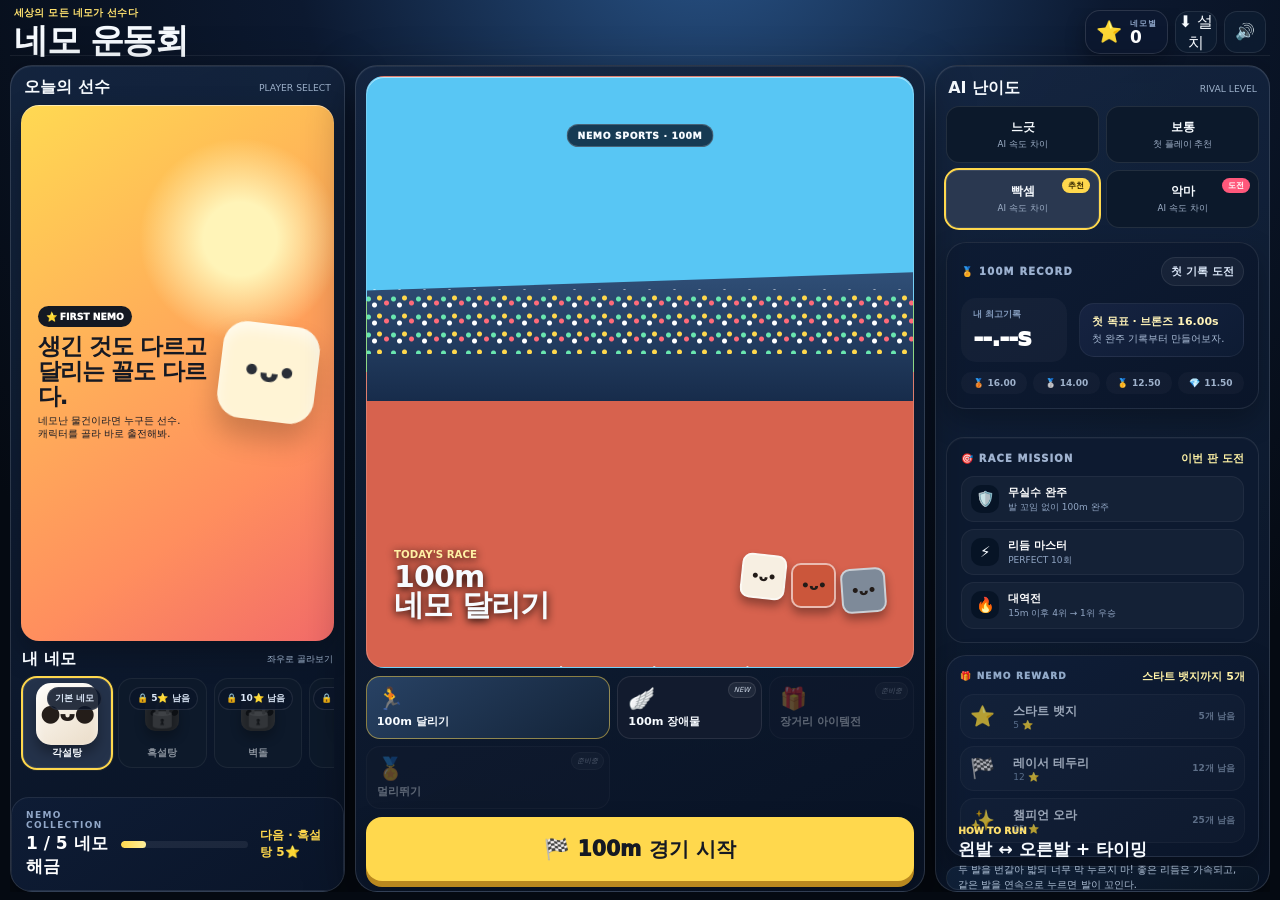
==== commit 6684eaa3: "Refresh stable sugar sprite and portrait UI cache" ====
--- a/index.html
+++ b/index.html
@@ -17,7 +17,7 @@
 <link rel="apple-touch-icon" href="./assets/nemo-icon.svg">
 <link rel="stylesheet" href="./style.css?v=070">
 <link rel="stylesheet" href="./style076.css?v=076">
-<link rel="stylesheet" href="./gameplay077.css?v=077">
+<link rel="stylesheet" href="./gameplay077.css?v=079">
 <link rel="stylesheet" href="./portrait-face087.css?v=087">
 <link rel="stylesheet" href="./intro088.css?v=089">
 <link rel="stylesheet" href="./challenge079.css?v=079">
@@ -86,7 +86,7 @@
 </section>
 </main>
 <div id="result" class="result" hidden><div class="resultCard"><div class="resultTop"><div><small>🏁 100m 경기 종료</small><h2 id="resultTitle">결과</h2></div><div id="record" class="record">0.00s</div></div><div id="podium" class="podium"></div><div id="rows" class="rows"></div><div class="actions"><button id="retry" class="retry">한 판 더</button><button id="homeBtn" class="homeBtn">선수 선택</button></div></div></div>
-<script src="./app102-loader.js?v=104"></script>
+<script src="./app102-loader.js?v=106"></script>
 <script src="./portrait-face087.js?v=087"></script>
 <script src="./intro088.js?v=089"></script>
 <script src="./race-flow089.js?v=089"></script>
--- a/gameplay077.css
+++ b/gameplay077.css
@@ -1,5 +1,5 @@
 /* 0.7.7 — rhythm sprint + reaction layer */
-.timingJudge{position:absolute;z-index:19;left:50%;top:30%;transform:translate(-50%,-50%) scale(.86);opacity:0;pointer-events:none;padding:8px 14px;border-radius:999px;background:#071426e8;border:1px solid #ffffff28;color:#fff;font-weight:1000;font-size:13px;letter-spacing:.02em;transition:.14s ease}
+.timingJudge{position:absolute;z-index:19;left:50%;top:22%;transform:translate(-50%,-50%) scale(.86);opacity:0;pointer-events:none;padding:8px 14px;border-radius:999px;background:#071426e8;border:1px solid #ffffff28;color:#fff;font-weight:1000;font-size:13px;letter-spacing:.02em;transition:.14s ease}
 .timingJudge.show{opacity:1;transform:translate(-50%,-50%) scale(1)}
 .timingJudge.perfect{color:#fff29a;box-shadow:0 0 0 2px #ffd84d44,0 8px 24px #0007}
 .timingJudge.good{color:#b8ffd7}.timingJudge.late{color:#ffe0a4}.timingJudge.miss{color:#ff9fa9}
@@ -11,10 +11,6 @@
   body.race076 .foot{width:25%;height:58px}
   body.race076 .portraitTip{display:block;position:absolute;z-index:24;left:50%;top:18%;transform:translateX(-50%);width:min(88%,560px);padding:9px 13px;border-radius:999px;background:#0d1c34d9;border:1px solid #ffffff1f;color:#c9d6ea;text-align:center;font-size:12px;line-height:1.25;backdrop-filter:blur(7px);box-shadow:0 8px 22px #0004}
   body.race076 .portraitTip b{color:#fff2a7}
-  body.race076 .portraitReaction{display:flex;position:absolute;z-index:23;left:50%;top:72%;transform:translate(-50%,-50%);align-items:center;gap:12px;width:min(76%,430px);padding:12px 16px;border-radius:22px;background:#0a1830e5;border:1px solid #ffffff20;box-shadow:0 10px 30px #0006;backdrop-filter:blur(8px);transition:.18s ease}
-  body.race076 .portraitReaction.active{transform:translate(-50%,-50%) scale(1.05);box-shadow:0 0 0 3px #ffd84d2f,0 14px 34px #0008}
-  body.race076 .portraitReaction>span{width:54px;height:54px;display:grid;place-items:center;border-radius:18px;background:linear-gradient(145deg,#fff8dd,#f0dcc6);font-size:28px;box-shadow:inset 0 2px 0 #fff,0 5px 14px #0005}
-  body.race076 .portraitReaction small{display:block;color:#8ca5c7;font-size:8px;font-weight:900;letter-spacing:.14em;margin-bottom:3px}
-  body.race076 .portraitReaction b{display:block;color:#fff;font-size:16px}
-  body.race076 .timingJudge{top:43%;font-size:11px;padding:7px 11px}
+  body.race076 .portraitReaction{display:none!important}
+  body.race076 .timingJudge{top:38%;font-size:11px;padding:7px 11px}
 }
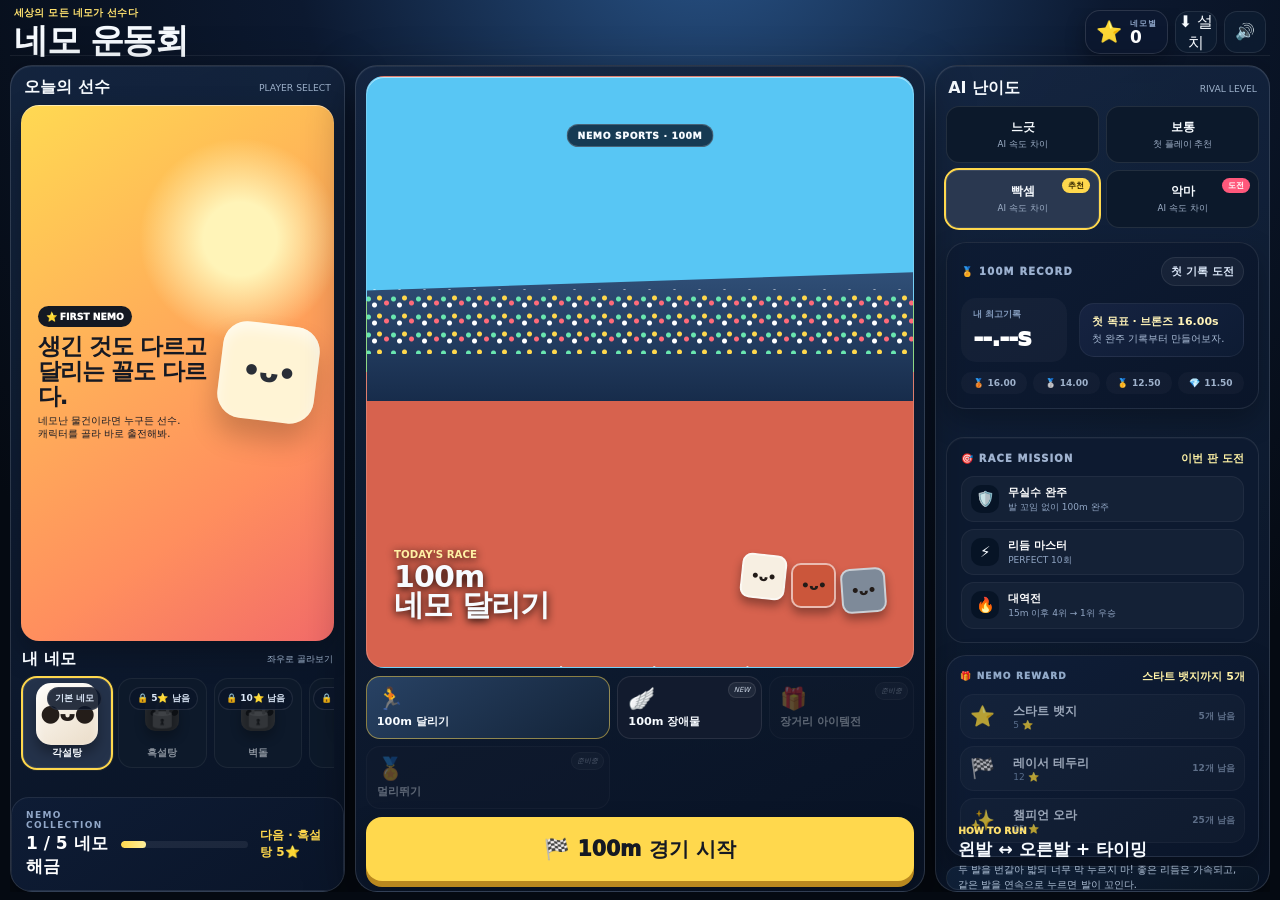
==== commit 88a824d6: "Refresh smooth sugar animation cache" ====
--- a/index.html
+++ b/index.html
@@ -86,7 +86,7 @@
 </section>
 </main>
 <div id="result" class="result" hidden><div class="resultCard"><div class="resultTop"><div><small>🏁 100m 경기 종료</small><h2 id="resultTitle">결과</h2></div><div id="record" class="record">0.00s</div></div><div id="podium" class="podium"></div><div id="rows" class="rows"></div><div class="actions"><button id="retry" class="retry">한 판 더</button><button id="homeBtn" class="homeBtn">선수 선택</button></div></div></div>
-<script src="./app102-loader.js?v=106"></script>
+<script src="./app102-loader.js?v=107"></script>
 <script src="./portrait-face087.js?v=087"></script>
 <script src="./intro088.js?v=089"></script>
 <script src="./race-flow089.js?v=089"></script>
